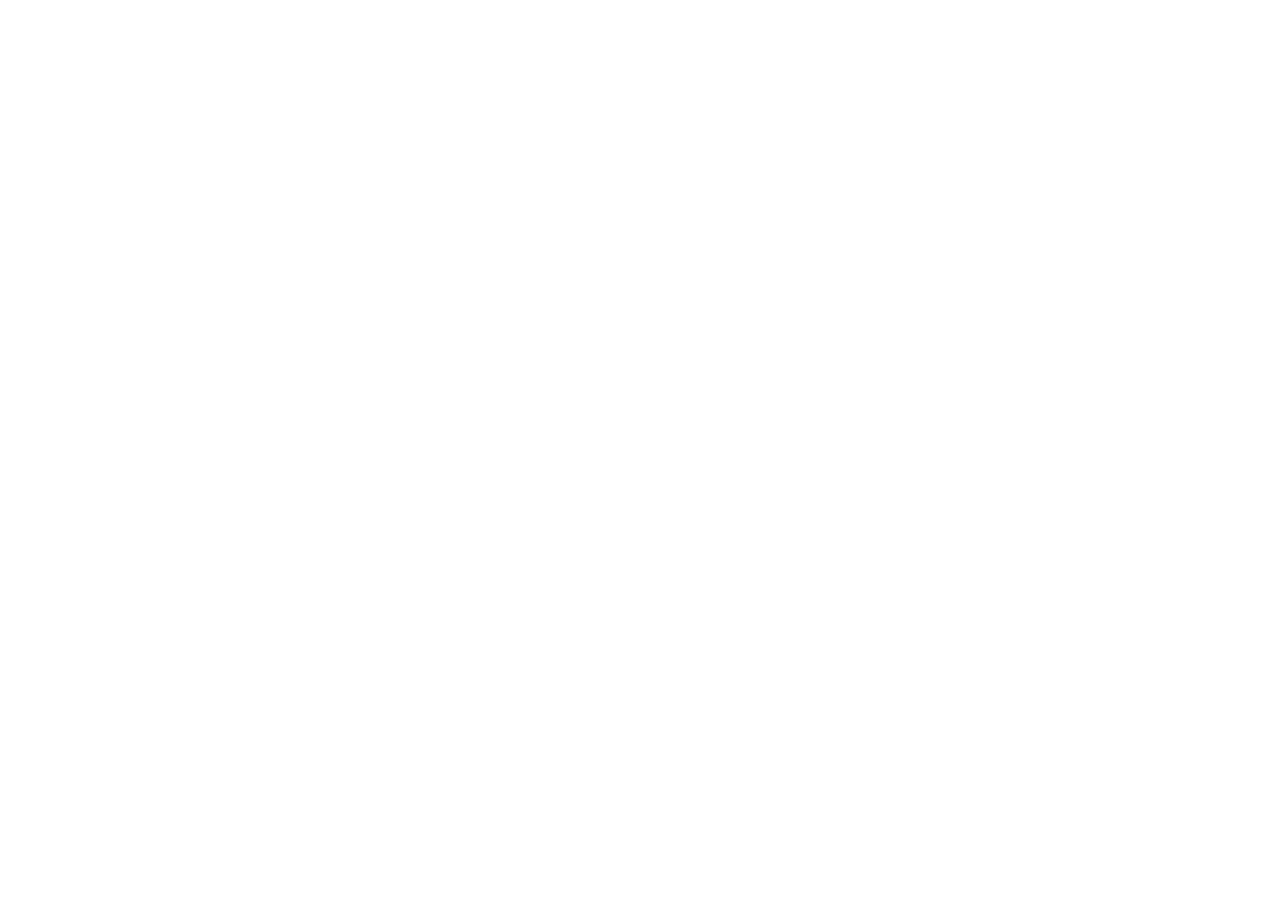
==== singolo2.html @ 16ac2af3 "init: start singolo2 task" ====
<!DOCTYPE html>
<html lang="en">

<head>
 <meta charset="UTF-8">
 <meta name="viewport" content="width=device-width, initial-scale=1.0">
 <link rel="stylesheet" href="/css/singolo2.css">
 <link rel="stylesheet" href="css/fonts.css">
 <title>Singolo 2</title>
</head>

<body>

</body>

</html>
---- css/fonts.css ----
@font-face {
 font-family: 'Lato Black';
 src: url('../assets/fonts/Lato-Black.ttf') format('truetype');
 font-weight: normal;
 font-style: normal;
}

@font-face {
 font-family: 'Lato Bold';
 src: url('../assets/fonts/Lato-Bold.ttf') format('truetype');
 font-weight: normal;
 font-style: normal;
}

@font-face {
 font-family: 'Lato Regular';
 src: url('../assets/fonts/Lato-Regular.ttf') format('truetype');
 font-weight: normal;
 font-style: normal;
}

@font-face {
 font-family: 'Lato Light';
 src: url('../assets/fonts/Lato-Light.ttf') format('truetype');
 font-weight: normal;
 font-style: normal;
}

@font-face {
 font-family: 'Lato Thin';
 src: url('../assets/fonts/Lato-Thin.ttf') format('truetype');
 font-weight: normal;
 font-style: normal;
}
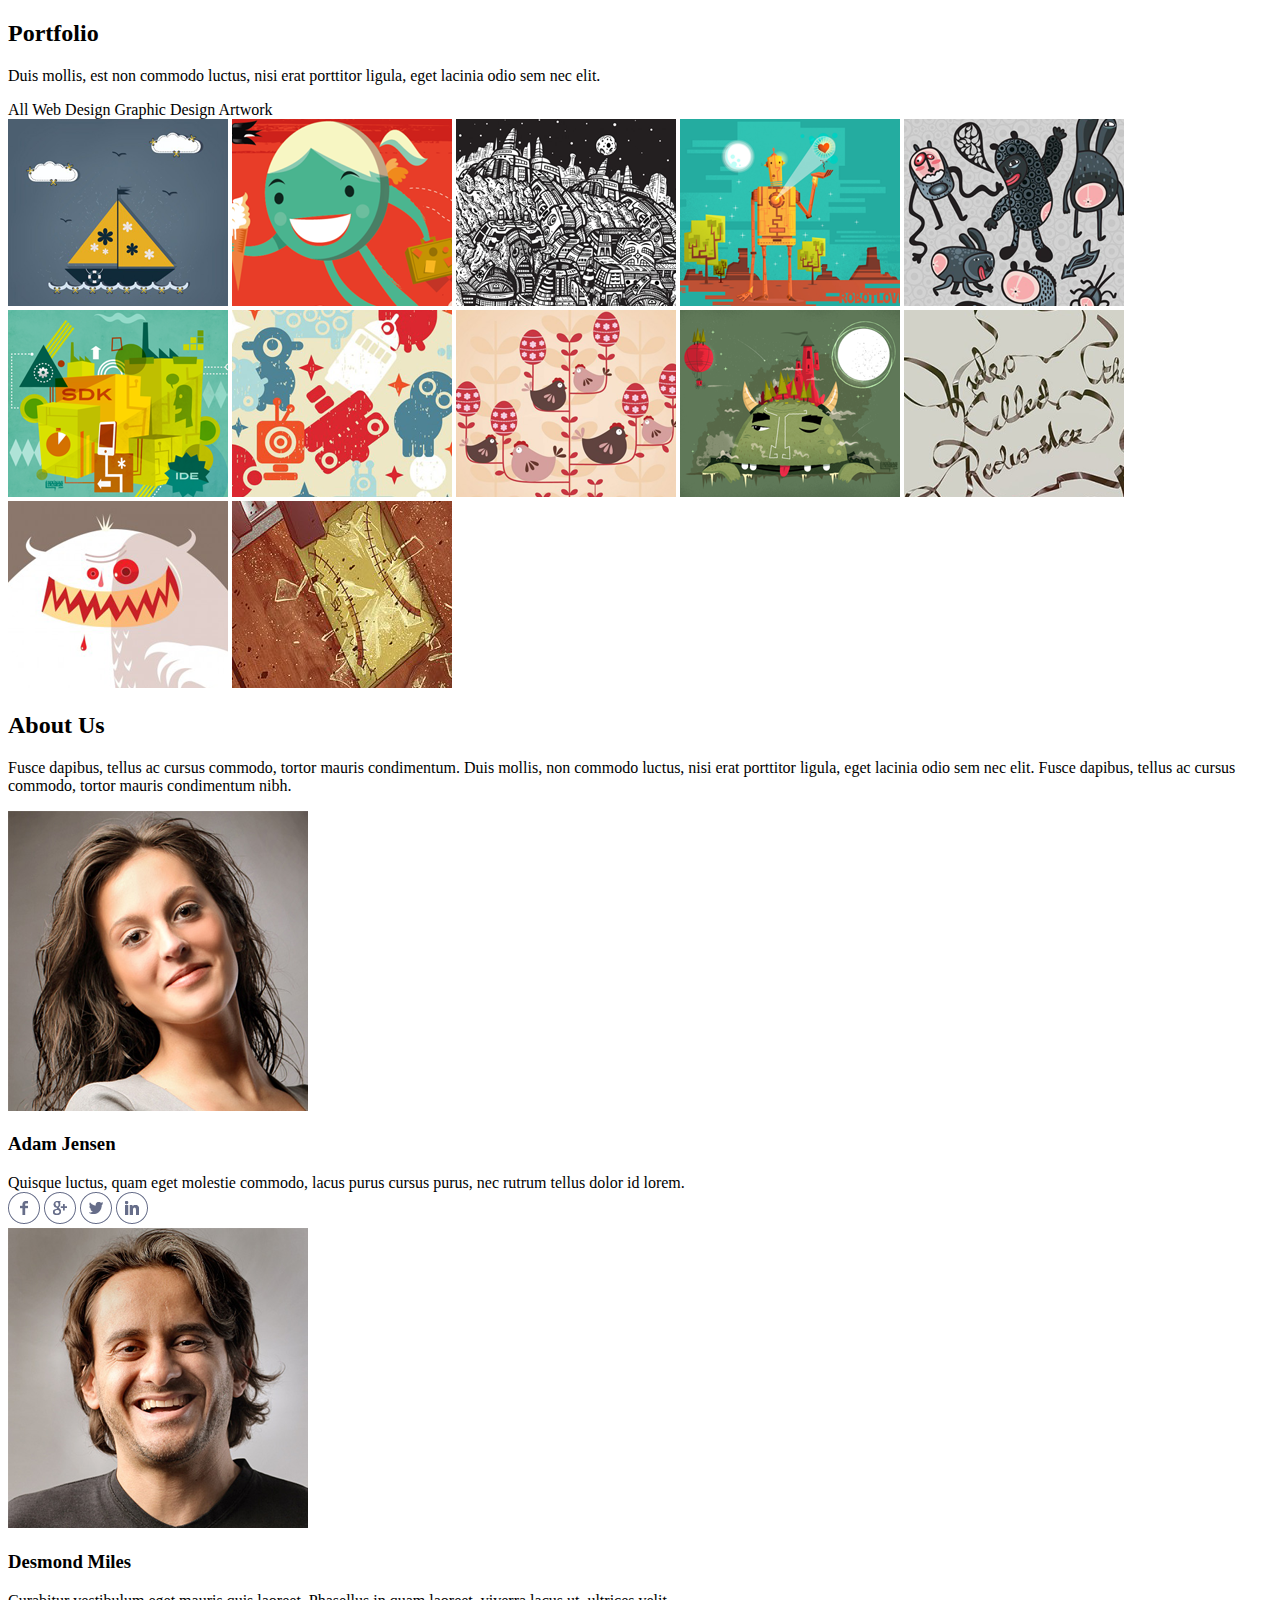
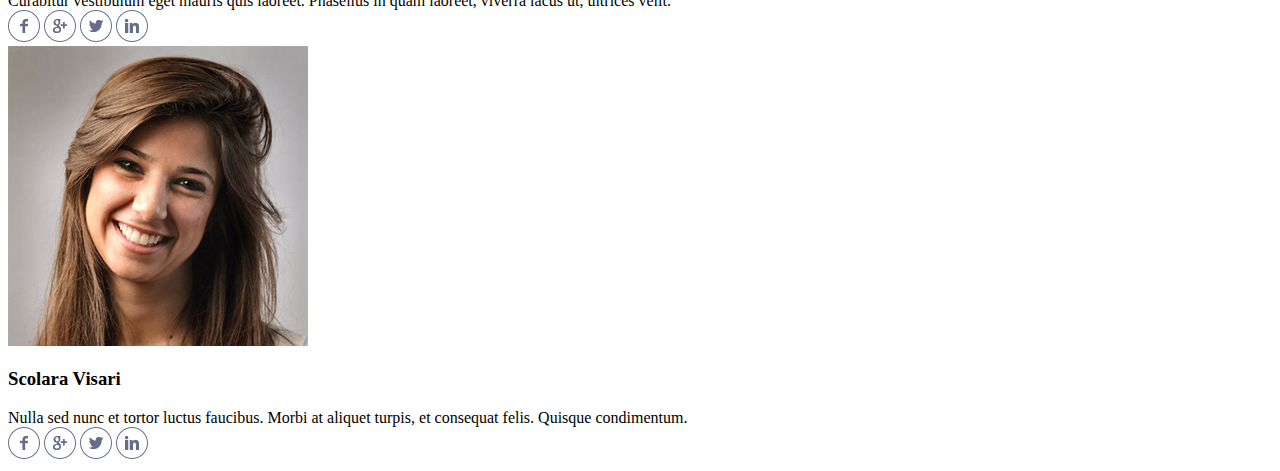
==== commit a7e447e4: "feat: add basic HTML markup" ====
--- a/singolo2.html
+++ b/singolo2.html
@@ -10,7 +10,65 @@
 </head>
 
 <body>
-
+ <section class="portfolio">
+  <h2 class="title">Portfolio</h2>
+  <p class="subtitle">Duis mollis, est non commodo luctus, nisi erat porttitor ligula, eget lacinia odio sem
+   nec elit.</p>
+  <span class="categories">All</span>
+  <span class="categories">Web Design</span>
+  <span class="categories">Graphic Design</span>
+  <span class="categories">Artwork</span>
+  <div class="works">
+   <img src="/assets/img/boat.png" alt="">
+   <img src="/assets/img/woman.png" alt="">
+   <img src="/assets/img/city.png" alt="">
+   <img src="/assets/img/robot.png" alt="">
+   <img src="/assets/img/animals.png" alt="">
+   <img src="/assets/img/sdk.png" alt="">
+   <img src="/assets/img/abstraktion.png" alt="">
+   <img src="/assets/img/chikens.png" alt="">
+   <img src="/assets/img/dragon.png" alt="">
+   <img src="/assets/img/image.png" alt="">
+   <img src="/assets/img/vampire.png" alt="">
+   <img src="/assets/img/Project.png" alt="">
+  </div>
+ </section>
+ <section class="about_us">
+  <h2 class="title">About Us</h2>
+  <p class="subtitle">Fusce dapibus, tellus ac cursus commodo, tortor mauris condimentum. Duis mollis, non commodo
+   luctus, nisi erat porttitor ligula, eget lacinia odio sem nec elit. Fusce dapibus, tellus ac cursus commodo, tortor
+   mauris condimentum nibh.</p>
+  <div class="character"><img src="assets/img/adam.png" alt="">
+   <h3 class="character_name">Adam Jensen</h3><span>Quisque luctus, quam eget molestie commodo, lacus purus cursus
+    purus, nec rutrum tellus dolor id lorem.</span>
+   <div class="social">
+    <a href="" class="social_ancor"><img src="assets/img/fb.png" alt=""></a>
+    <a href="" class="social_ancor"><img src="assets/img/g+.png" alt=""></a>
+    <a href="" class="social_ancor"><img src="assets/img/twitter.png" alt=""></a>
+    <a href="" class="social_ancor"><img src="assets/img/linkedin.png" alt=""></a>
+   </div>
+  </div>
+  <div class="character"><img src="assets/img/desmond.png" alt="">
+   <h3 class="character_name">Desmond Miles</h3><span>Curabitur vestibulum eget mauris quis laoreet. Phasellus in quam
+    laoreet, viverra lacus ut, ultrices velit.</span>
+   <div class="social">
+    <a href="" class="social_ancor"><img src="assets/img/fb.png" alt=""></a>
+    <a href="" class="social_ancor"><img src="assets/img/g+.png" alt=""></a>
+    <a href="" class="social_ancor"><img src="assets/img/twitter.png" alt=""></a>
+    <a href="" class="social_ancor"><img src="assets/img/linkedin.png" alt=""></a>
+   </div>
+  </div>
+  <div class="character"><img src="assets/img/scolara.png" alt="">
+   <h3 class="character_name">Scolara Visari</h3><span>Nulla sed nunc et tortor luctus faucibus. Morbi at aliquet
+    turpis, et consequat felis. Quisque condimentum.</span>
+   <div class="social">
+    <a href="" class="social_ancor"><img src="assets/img/fb.png" alt=""></a>
+    <a href="" class="social_ancor"><img src="assets/img/g+.png" alt=""></a>
+    <a href="" class="social_ancor"><img src="assets/img/twitter.png" alt=""></a>
+    <a href="" class="social_ancor"><img src="assets/img/linkedin.png" alt=""></a>
+   </div>
+  </div>
+ </section>
 </body>
 
 </html>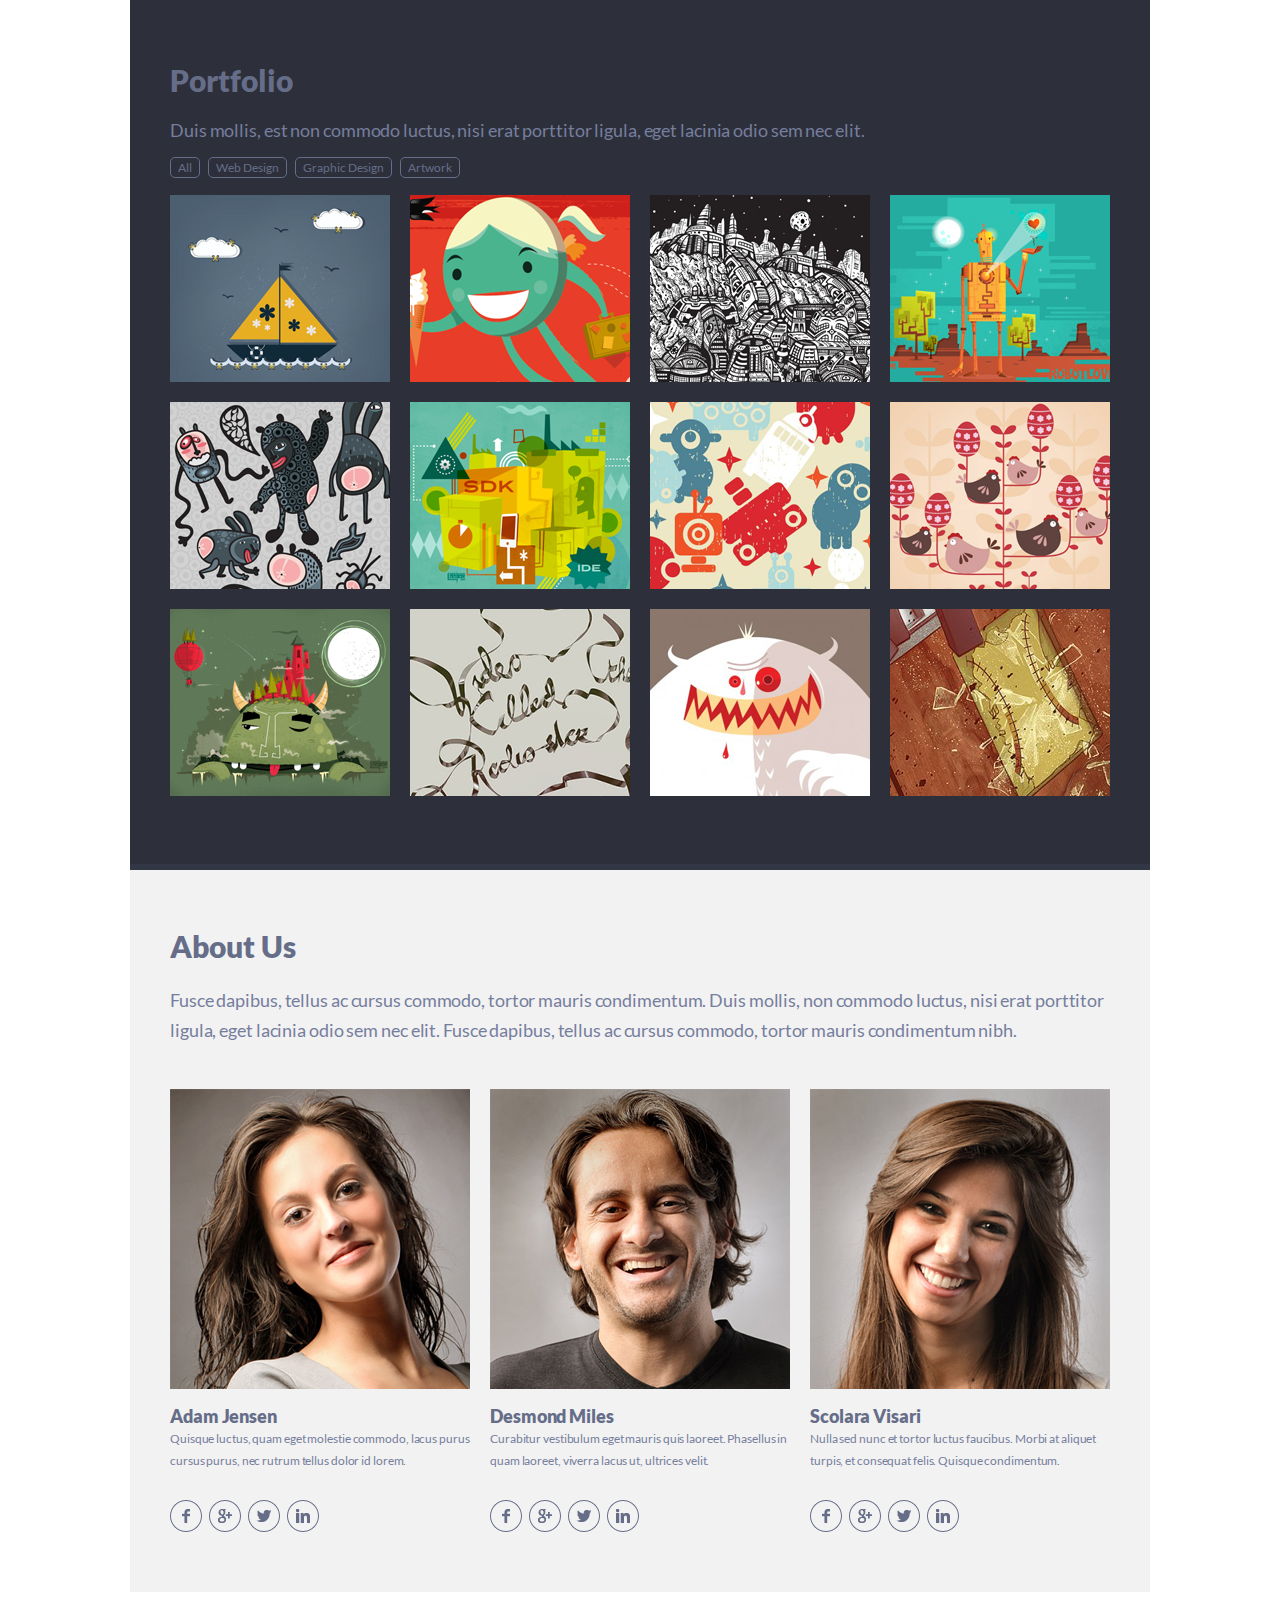
==== commit 19ff329c: "feat: complete singolo2 task" ====
--- a/singolo2.html
+++ b/singolo2.html
@@ -14,58 +14,65 @@
   <h2 class="title">Portfolio</h2>
   <p class="subtitle">Duis mollis, est non commodo luctus, nisi erat porttitor ligula, eget lacinia odio sem
    nec elit.</p>
-  <span class="categories">All</span>
-  <span class="categories">Web Design</span>
-  <span class="categories">Graphic Design</span>
-  <span class="categories">Artwork</span>
+  <div class="categories_block">
+   <span class="category">All</span>
+   <span class="category">Web Design</span>
+   <span class="category">Graphic Design</span>
+   <span class="category">Artwork</span>
+  </div>
   <div class="works">
-   <img src="/assets/img/boat.png" alt="">
-   <img src="/assets/img/woman.png" alt="">
-   <img src="/assets/img/city.png" alt="">
-   <img src="/assets/img/robot.png" alt="">
-   <img src="/assets/img/animals.png" alt="">
-   <img src="/assets/img/sdk.png" alt="">
-   <img src="/assets/img/abstraktion.png" alt="">
-   <img src="/assets/img/chikens.png" alt="">
-   <img src="/assets/img/dragon.png" alt="">
-   <img src="/assets/img/image.png" alt="">
-   <img src="/assets/img/vampire.png" alt="">
-   <img src="/assets/img/Project.png" alt="">
+   <img class="works_card" src="/assets/img/boat.png" alt="">
+   <img class="works_card" src="/assets/img/woman.png" alt="">
+   <img class="works_card" src="/assets/img/city.png" alt="">
+   <img class="works_card" src="/assets/img/robot.png" alt="">
+   <img class="works_card" src="/assets/img/animals.png" alt="">
+   <img class="works_card" src="/assets/img/sdk.png" alt="">
+   <img class="works_card" src="/assets/img/abstraktion.png" alt="">
+   <img class="works_card" src="/assets/img/chikens.png" alt="">
+   <img class="works_card" src="/assets/img/dragon.png" alt="">
+   <img class="works_card" src="/assets/img/image.png" alt="">
+   <img class="works_card" src="/assets/img/vampire.png" alt="">
+   <img class="works_card" src="/assets/img/Project.png" alt="">
   </div>
  </section>
- <section class="about_us">
-  <h2 class="title">About Us</h2>
-  <p class="subtitle">Fusce dapibus, tellus ac cursus commodo, tortor mauris condimentum. Duis mollis, non commodo
+ <section class="about-us">
+  <h2 class="title_about">About Us</h2>
+  <p class="subtitle_about">Fusce dapibus, tellus ac cursus commodo, tortor mauris condimentum. Duis mollis, non commodo
    luctus, nisi erat porttitor ligula, eget lacinia odio sem nec elit. Fusce dapibus, tellus ac cursus commodo, tortor
    mauris condimentum nibh.</p>
-  <div class="character"><img src="assets/img/adam.png" alt="">
-   <h3 class="character_name">Adam Jensen</h3><span>Quisque luctus, quam eget molestie commodo, lacus purus cursus
-    purus, nec rutrum tellus dolor id lorem.</span>
-   <div class="social">
-    <a href="" class="social_ancor"><img src="assets/img/fb.png" alt=""></a>
-    <a href="" class="social_ancor"><img src="assets/img/g+.png" alt=""></a>
-    <a href="" class="social_ancor"><img src="assets/img/twitter.png" alt=""></a>
-    <a href="" class="social_ancor"><img src="assets/img/linkedin.png" alt=""></a>
+  <div class="characters">
+   <div class="character"><img class="character_img" src="assets/img/adam.png" alt="">
+    <h3 class="character_name">Adam Jensen</h3><span class="character_description">Quisque luctus, quam eget molestie
+     commodo, lacus purus cursus
+     purus, nec rutrum tellus dolor id lorem.</span>
+    <div class="social">
+     <a href="" class="social_ancor"><img src="assets/img/fb.png" alt=""></a>
+     <a href="" class="social_ancor"><img src="assets/img/g+.png" alt=""></a>
+     <a href="" class="social_ancor"><img src="assets/img/twitter.png" alt=""></a>
+     <a href="" class="social_ancor"><img src="assets/img/linkedin.png" alt=""></a>
+    </div>
    </div>
-  </div>
-  <div class="character"><img src="assets/img/desmond.png" alt="">
-   <h3 class="character_name">Desmond Miles</h3><span>Curabitur vestibulum eget mauris quis laoreet. Phasellus in quam
-    laoreet, viverra lacus ut, ultrices velit.</span>
-   <div class="social">
-    <a href="" class="social_ancor"><img src="assets/img/fb.png" alt=""></a>
-    <a href="" class="social_ancor"><img src="assets/img/g+.png" alt=""></a>
-    <a href="" class="social_ancor"><img src="assets/img/twitter.png" alt=""></a>
-    <a href="" class="social_ancor"><img src="assets/img/linkedin.png" alt=""></a>
+   <div class="character"><img class="character_img" src="assets/img/desmond.png" alt="">
+    <h3 class="character_name">Desmond Miles</h3><span class="character_description">Curabitur vestibulum eget mauris
+     quis laoreet. Phasellus in quam
+     laoreet, viverra lacus ut, ultrices velit.</span>
+    <div class="social">
+     <a href="" class="social_ancor"><img src="assets/img/fb.png" alt=""></a>
+     <a href="" class="social_ancor"><img src="assets/img/g+.png" alt=""></a>
+     <a href="" class="social_ancor"><img src="assets/img/twitter.png" alt=""></a>
+     <a href="" class="social_ancor"><img src="assets/img/linkedin.png" alt=""></a>
+    </div>
    </div>
-  </div>
-  <div class="character"><img src="assets/img/scolara.png" alt="">
-   <h3 class="character_name">Scolara Visari</h3><span>Nulla sed nunc et tortor luctus faucibus. Morbi at aliquet
-    turpis, et consequat felis. Quisque condimentum.</span>
-   <div class="social">
-    <a href="" class="social_ancor"><img src="assets/img/fb.png" alt=""></a>
-    <a href="" class="social_ancor"><img src="assets/img/g+.png" alt=""></a>
-    <a href="" class="social_ancor"><img src="assets/img/twitter.png" alt=""></a>
-    <a href="" class="social_ancor"><img src="assets/img/linkedin.png" alt=""></a>
+   <div class="character"><img class="character_img" src="assets/img/scolara.png" alt="">
+    <h3 class="character_name">Scolara Visari</h3><span class="character_description">Nulla sed nunc et tortor luctus
+     faucibus. Morbi at aliquet
+     turpis, et consequat felis. Quisque condimentum.</span>
+    <div class="social">
+     <a href="" class="social_ancor"><img src="assets/img/fb.png" alt=""></a>
+     <a href="" class="social_ancor"><img src="assets/img/g+.png" alt=""></a>
+     <a href="" class="social_ancor"><img src="assets/img/twitter.png" alt=""></a>
+     <a href="" class="social_ancor"><img src="assets/img/linkedin.png" alt=""></a>
+    </div>
    </div>
   </div>
  </section>
--- a/css/singolo2.css
+++ b/css/singolo2.css
@@ -0,0 +1,116 @@
+* {
+ padding: 0;
+ margin: 0;
+ box-sizing: border-box;
+}
+
+body {
+ font-family: 'Lato Regular', 'sans-serif';
+ max-width: 1020px;
+ margin: auto;
+ font-weight: 400;
+}
+
+.portfolio {
+ height: 870px;
+ background: #2d303a;
+ border-bottom: 6px solid #323746;
+}
+
+.title {
+ padding: 62px 0 21px 40px;
+ color: #666d89;
+ font-family: 'Lato Black';
+ font-size: 30px;
+}
+
+.subtitle {
+ padding-left: 40px;
+ color: #767e9e;
+ font-size: 18px;
+ font-weight: 300;
+ letter-spacing: -0.1px;
+}
+
+.categories_block {
+ margin: 15px 0 20px 40px;
+}
+
+.category {
+ color: #666d89;
+ font-size: 12px;
+ cursor: pointer;
+ font-weight: 400;
+ padding: 2px 7px 2px 7px;
+ border: 1px solid #666d89;
+ border-radius: 5px;
+ margin-right: 5px;
+ height: 22px;
+}
+
+.works {
+ margin: 0 0px 0 40px;
+}
+
+.works_card {
+ margin: 0 17px 17px 0;
+ width: 220px;
+ height: 187px;
+}
+
+.about-us {
+ background-color: #f2f2f2;
+ border-bottom: 6px solid #ffffff;
+ height: 728px;
+}
+
+.title_about {
+ padding: 58px 0 21px 40px;
+ color: #666d89;
+ font-family: 'Lato Black';
+ font-size: 30px;
+}
+
+.subtitle_about {
+ padding-left: 40px;
+ color: #767e9e;
+ font-size: 18px;
+ font-weight: 300;
+ letter-spacing: -0.1px;
+ line-height: 30px;
+}
+
+.characters {
+ display: flex;
+ width: 300px;
+ height: 460px;
+ margin: 44px 0 0 40px;
+}
+
+.character_name {
+ margin-top: 13px;
+ font-size: 18px;
+ letter-spacing: -0.1px;
+ font-family: 'Lato Black';
+ color: #666d89;
+}
+
+.character_description {
+ font-size: 12px;
+ letter-spacing: 0px;
+ color: #767e9e;
+ line-height: 1.7;
+ letter-spacing: -0.1px;
+}
+
+.character_img {
+ margin-right: 20px;
+}
+
+.social {
+ margin-top: 28px;
+}
+
+.social_ancor {
+ margin-right: 4px;
+}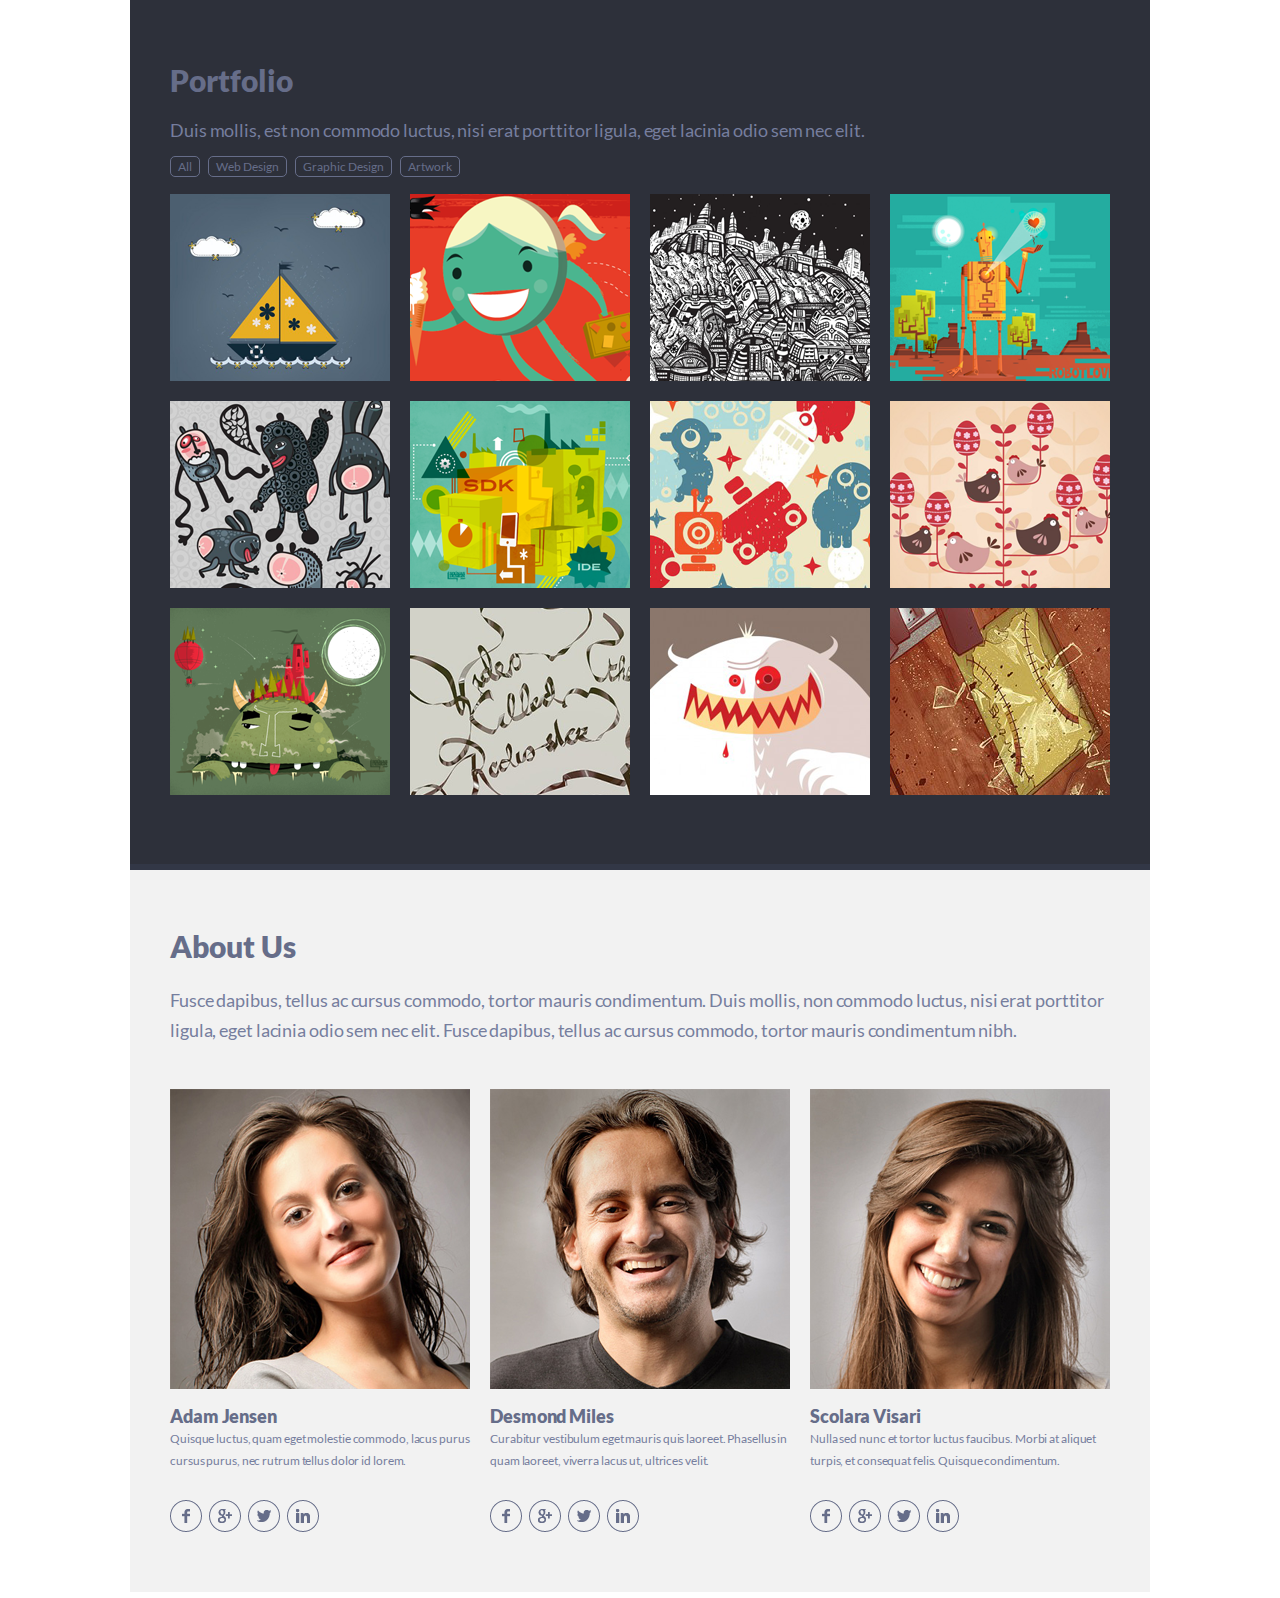
==== commit 59701355: "Update singolo2.html" ====
--- a/singolo2.html
+++ b/singolo2.html
@@ -4,7 +4,7 @@
 <head>
  <meta charset="UTF-8">
  <meta name="viewport" content="width=device-width, initial-scale=1.0">
- <link rel="stylesheet" href="/css/singolo2.css">
+ <link rel="stylesheet" href="css/singolo2.css">
  <link rel="stylesheet" href="css/fonts.css">
  <title>Singolo 2</title>
 </head>
@@ -78,4 +78,4 @@
  </section>
 </body>
 
-</html>+</html>
--- a/css/singolo2.css
+++ b/css/singolo2.css
@@ -33,7 +33,7 @@
 }
 
 .categories_block {
- margin: 15px 0 20px 40px;
+ margin: 14px 0 20px 40px;
 }
 
 .category {
@@ -113,4 +113,4 @@
 
 .social_ancor {
  margin-right: 4px;
-}+}
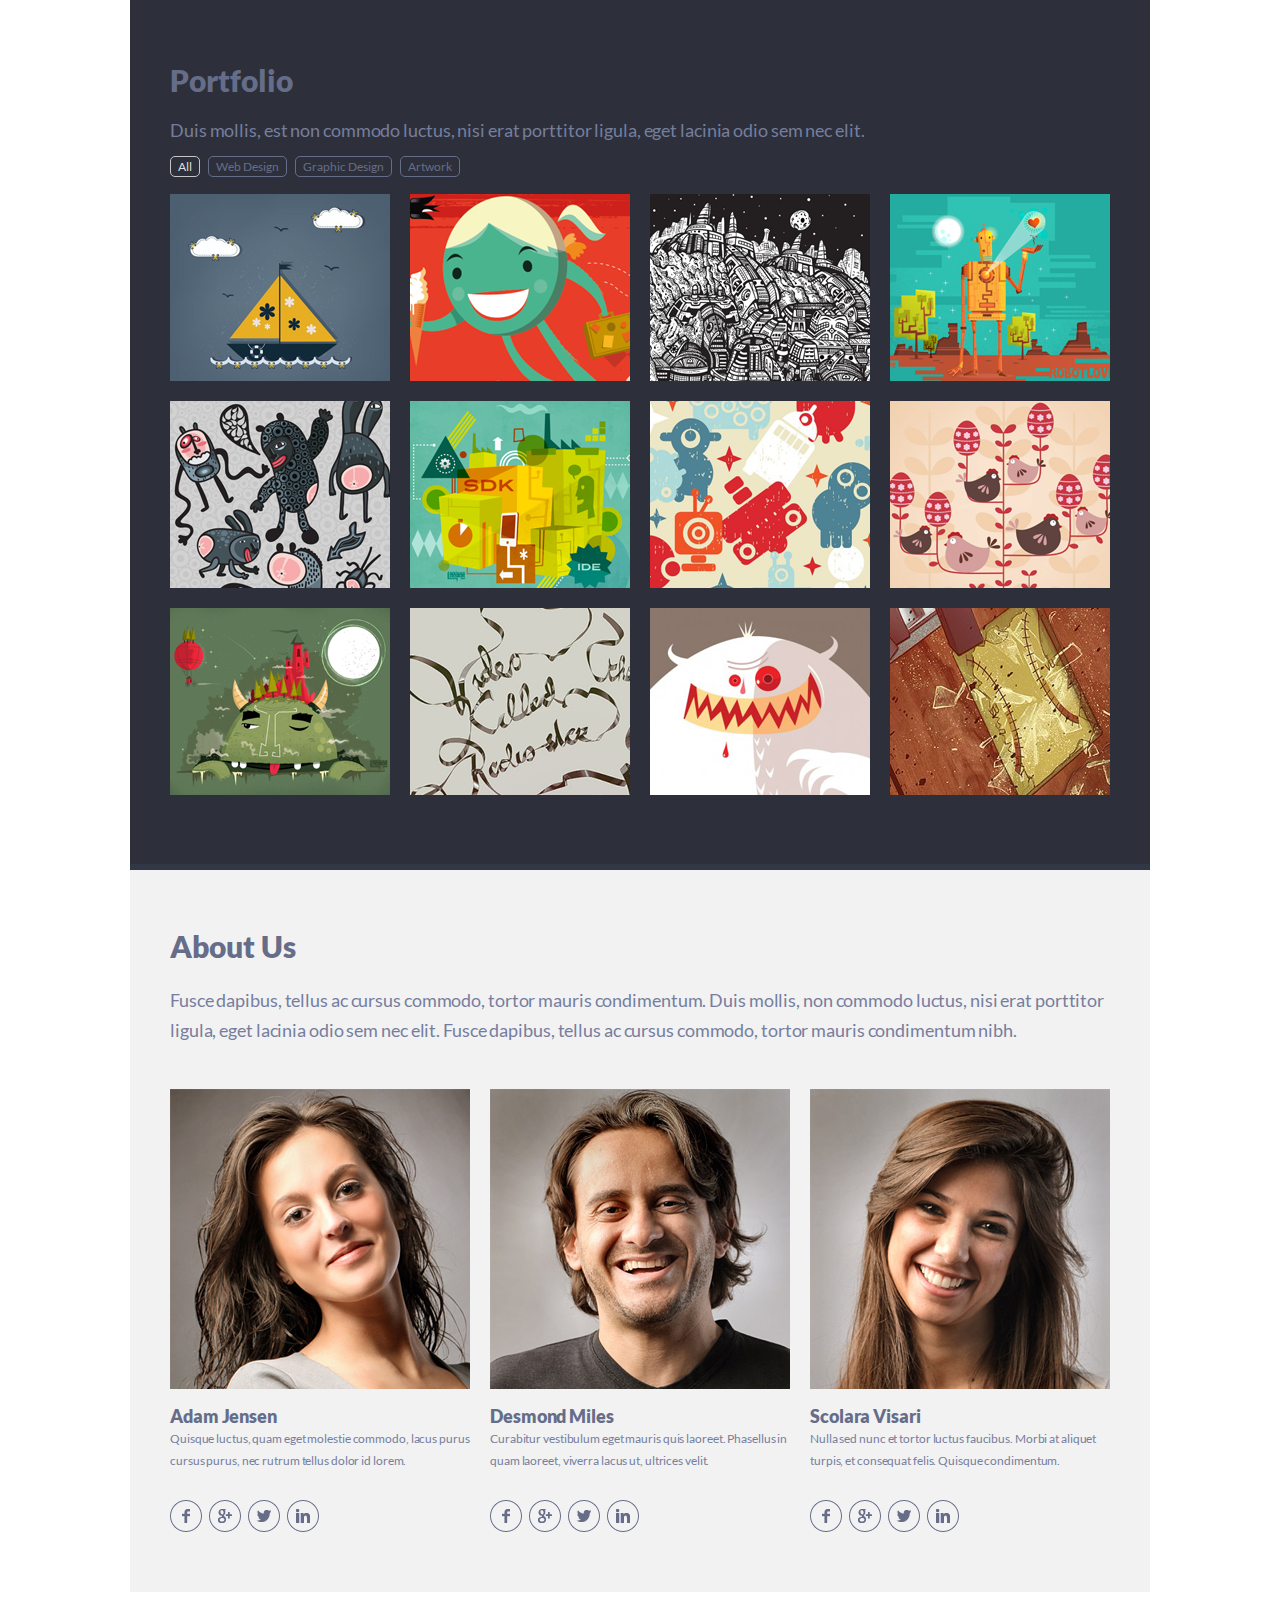
==== commit cddcb979: "feat: add interactive" ====
--- a/singolo2.html
+++ b/singolo2.html
@@ -15,24 +15,24 @@
   <p class="subtitle">Duis mollis, est non commodo luctus, nisi erat porttitor ligula, eget lacinia odio sem
    nec elit.</p>
   <div class="categories_block">
-   <span class="category">All</span>
+   <span class="category category_selected">All</span>
    <span class="category">Web Design</span>
    <span class="category">Graphic Design</span>
    <span class="category">Artwork</span>
   </div>
   <div class="works">
-   <img class="works_card" src="/assets/img/boat.png" alt="">
-   <img class="works_card" src="/assets/img/woman.png" alt="">
-   <img class="works_card" src="/assets/img/city.png" alt="">
-   <img class="works_card" src="/assets/img/robot.png" alt="">
-   <img class="works_card" src="/assets/img/animals.png" alt="">
-   <img class="works_card" src="/assets/img/sdk.png" alt="">
-   <img class="works_card" src="/assets/img/abstraktion.png" alt="">
-   <img class="works_card" src="/assets/img/chikens.png" alt="">
-   <img class="works_card" src="/assets/img/dragon.png" alt="">
-   <img class="works_card" src="/assets/img/image.png" alt="">
-   <img class="works_card" src="/assets/img/vampire.png" alt="">
-   <img class="works_card" src="/assets/img/Project.png" alt="">
+   <img class="works_card" src="assets/img/boat.png" alt="boat">
+   <img class="works_card" src="assets/img/woman.png" alt="woman">
+   <img class="works_card" src="assets/img/city.png" alt="city">
+   <img class="works_card" src="assets/img/robot.png" alt="robot">
+   <img class="works_card" src="assets/img/animals.png" alt="animals">
+   <img class="works_card" src="assets/img/sdk.png" alt="sdk">
+   <img class="works_card" src="assets/img/abstraktion.png" alt="abstraktion">
+   <img class="works_card" src="assets/img/chikens.png" alt="chikens">
+   <img class="works_card" src="assets/img/dragon.png" alt="dragon">
+   <img class="works_card" src="assets/img/image.png" alt="image">
+   <img class="works_card" src="assets/img/vampire.png" alt="vampire">
+   <img class="works_card" src="assets/img/Project.png" alt="project">
   </div>
  </section>
  <section class="about-us">
@@ -68,14 +68,14 @@
      faucibus. Morbi at aliquet
      turpis, et consequat felis. Quisque condimentum.</span>
     <div class="social">
-     <a href="" class="social_ancor"><img src="assets/img/fb.png" alt=""></a>
-     <a href="" class="social_ancor"><img src="assets/img/g+.png" alt=""></a>
-     <a href="" class="social_ancor"><img src="assets/img/twitter.png" alt=""></a>
-     <a href="" class="social_ancor"><img src="assets/img/linkedin.png" alt=""></a>
+     <a href="" class="social_ancor"><img class="social_img" src="assets/img/fb.png" alt=""></a>
+     <a href="" class="social_ancor"><img class="social_img" src="assets/img/g+.png" alt=""></a>
+     <a href="" class="social_ancor"><img class="social_img" src="assets/img/twitter.png" alt=""></a>
+     <a href="" class="social_ancor"><img class="social_img" src="assets/img/linkedin.png" alt=""></a>
     </div>
    </div>
   </div>
  </section>
 </body>
 
-</html>
+</html>--- a/css/singolo2.css
+++ b/css/singolo2.css
@@ -48,8 +48,21 @@
  height: 22px;
 }
 
+.category:hover {
+ border: 1px solid #c5c5c5;
+ color: #c5c5c5;
+
+}
+
+.category_selected {
+ color: #dedede;
+ border: 1px solid #c5c5c5;
+}
+
 .works {
  margin: 0 0px 0 40px;
+ max-height: 601px;
+ overflow-y: hidden;
 }
 
 .works_card {
@@ -113,4 +126,4 @@
 
 .social_ancor {
  margin-right: 4px;
-}
+}